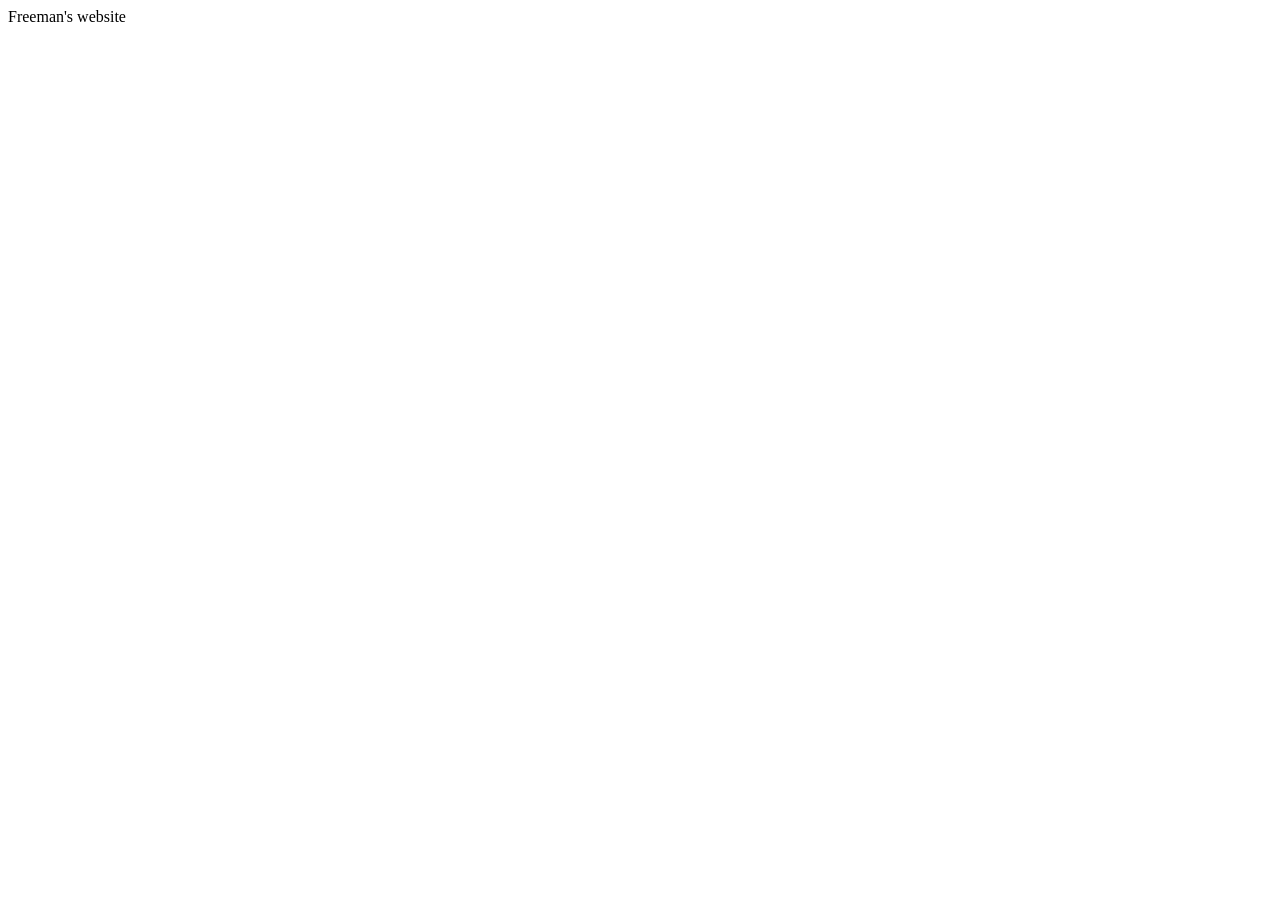
==== index.html @ 1742fe0a "Added the index/home page" ====
<!DOCTYPE html>
<html lang="en">
<head>
    <meta charset="UTF-8">
    <meta name="viewport" content="width=device-width, initial-scale=1.0">
    <title>Document</title>
</head>
<body>
    Freeman's website
</body>
</html>
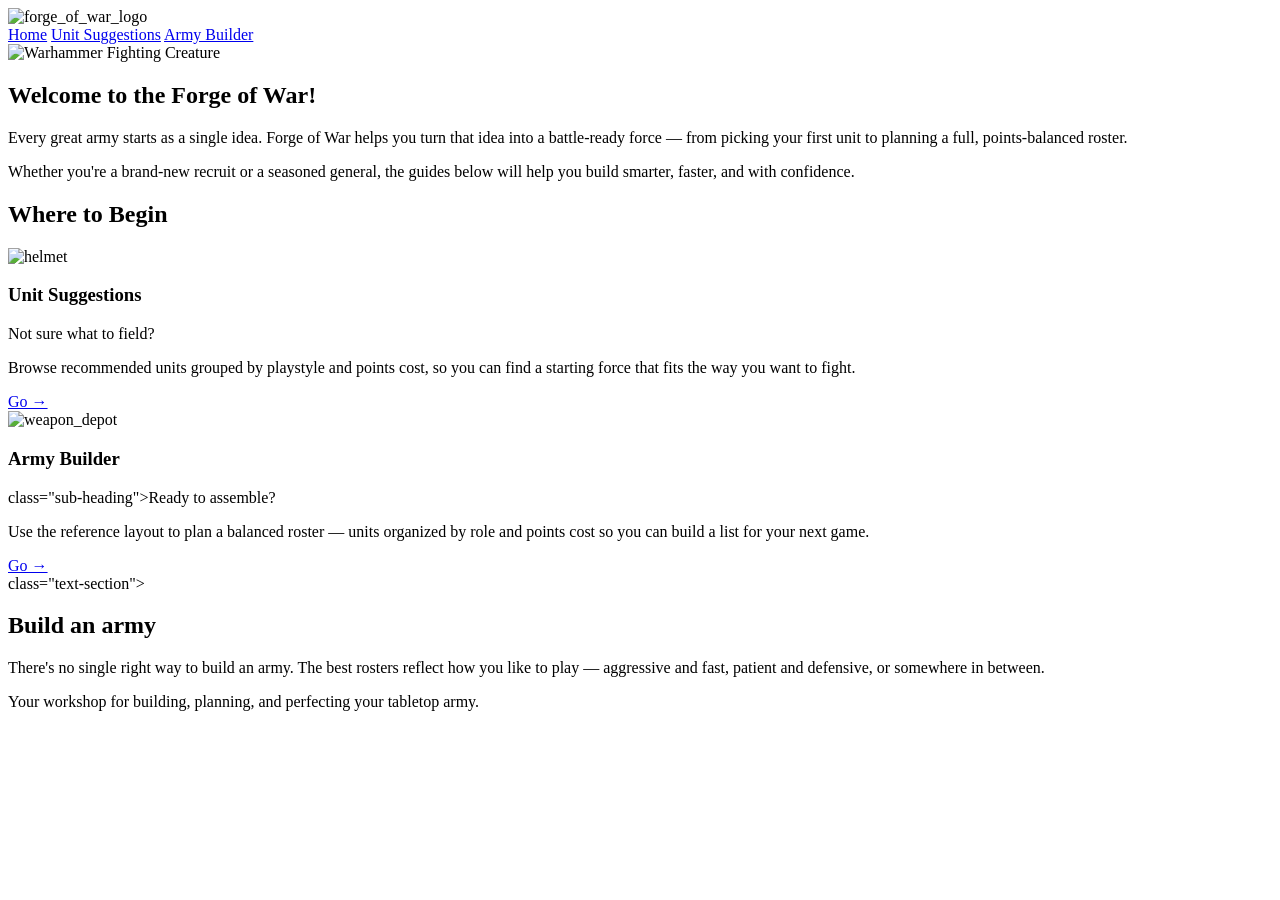
==== commit f74a8ec3: "Update index.html" ====
--- a/index.html
+++ b/index.html
@@ -3,9 +3,82 @@
 <head>
     <meta charset="UTF-8">
     <meta name="viewport" content="width=device-width, initial-scale=1.0">
-    <title>Document</title>
+    <title>Forge of War - Home</title>
+    <link rel="stylesheet" href="Styles.css">
 </head>
 <body>
-    Freeman's website
+    <header>
+        <div class="logo"><img src="images/forge_of_war_logo.jpg" alt="forge_of_war_logo">
+        </div>
+        <nav>
+            <a href="index.html" class="active">Home</a>
+            <a href="Unit-Suggestions.html">Unit Suggestions</a>
+            <a href="Army-Builder.html">Army Builder</a>
+        </nav>
+    </header>
+    <main>
+        <section class="hero">
+            <img src="images/sm_battle_background.png" alt="Warhammer Fighting Creature">
+        </section>
+
+        <section class="intro">
+            <h1>Welcome to the Forge of War!</h1>
+            <p>Every great army starts as a single idea. Forge of War helps you turn that idea into a battle-ready force — from picking your first unit to planning a full, points-balanced roster.</p>
+            <p>Whether you're a brand-new recruit or a seasoned general, the guides below will help you build smarter, faster, and with confidence.</p>
+        </section>
+        <section class="content">
+            <h2> Where to Begin</h2>
+
+            <div class="card-grid">
+                <div class="card">
+                    <img src="images/helmet.png" alt="helmet">
+                    <h3>Unit Suggestions</h3>
+                    <p class="sub-heading">Not sure what to field?</p>
+                    <p>Browse recommended units grouped by playstyle and points cost, so you can find a starting force that fits the way you want to fight.</p>
+                    <a href="Unit-Suggestions.html" class="button">Go &rarr;</a>
+                </div>
+
+                <div class="card">
+                    <img src="images/weapon_depot.png" alt="weapon_depot">
+                    <h3> Army Builder</h3>
+                    <p>class="sub-heading">Ready to assemble?</p>
+                    <p>Use the reference layout to plan a balanced roster — units organized by role and points cost so you can build a list for your next game.</p>
+
+                    <a href="Army-Builder.html" class="button">Go &rarr;</a>
+                </div>
+            </div>
+            <section> class="text-section">
+                <h2>Build an army</h2>
+                <p>There's no single right way to build an army. The best rosters reflect how you like to play — aggressive and fast, patient and defensive, or somewhere in between.</p> 
+
+            </section>
+        </section>
+
+    </main>
+
+
+    <footer>
+
+
+
+        <p>Your workshop for building, planning, and perfecting your tabletop army.</p>
+
+        <div class="social"></div>
+        
+
+    </footer>
+
+
+                
+                
+
+
+
+
+       
+    </section>
+
+    </main>
+    
 </body>
 </html>
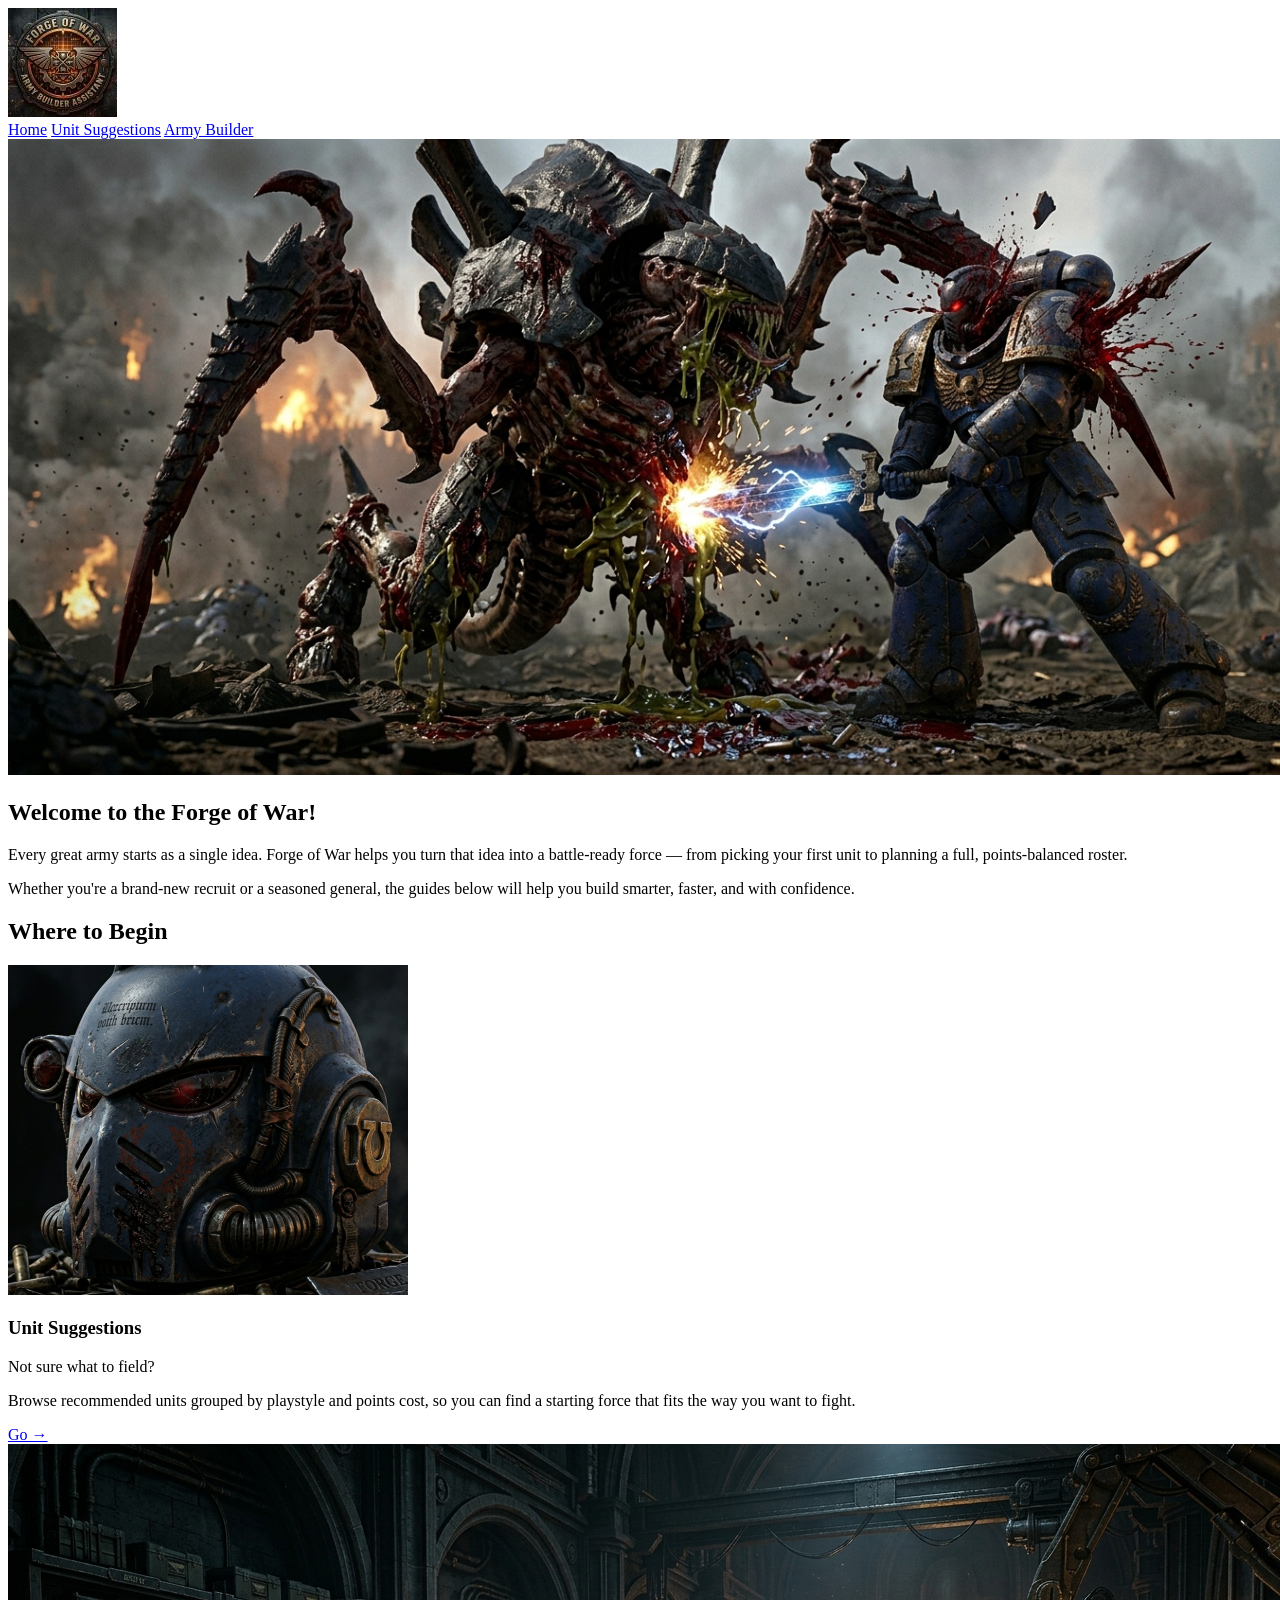
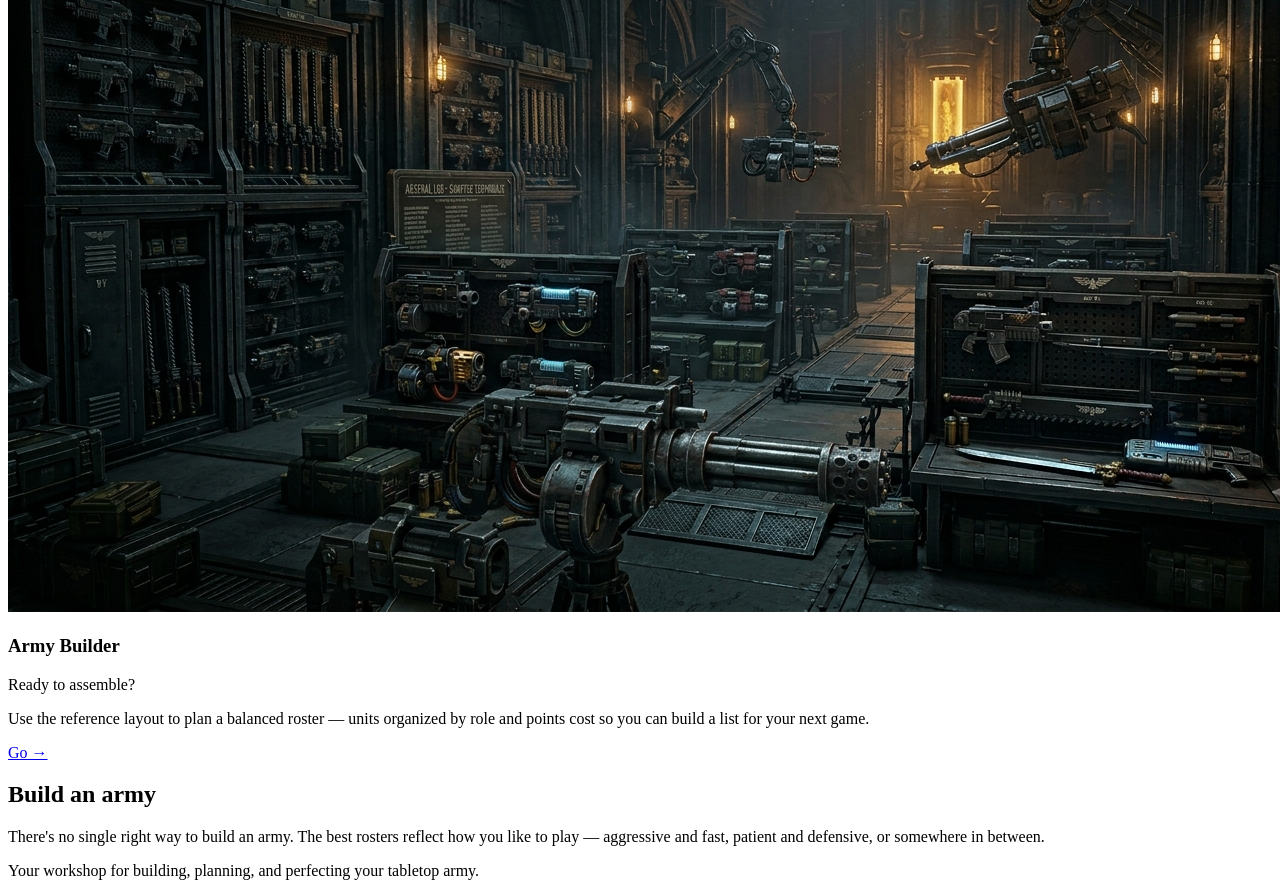
==== commit 2560140a: "Fix HTML structure and class attribute Fixed HTML structure by adding missing class attribute and mo" ====
--- a/index.html
+++ b/index.html
@@ -41,19 +41,18 @@
                 <div class="card">
                     <img src="images/weapon_depot.png" alt="weapon_depot">
                     <h3> Army Builder</h3>
-                    <p>class="sub-heading">Ready to assemble?</p>
+                    <p class="sub-heading">Ready to assemble?</p>
                     <p>Use the reference layout to plan a balanced roster — units organized by role and points cost so you can build a list for your next game.</p>
 
                     <a href="Army-Builder.html" class="button">Go &rarr;</a>
                 </div>
             </div>
-            <section> class="text-section">
-                <h2>Build an army</h2>
-                <p>There's no single right way to build an army. The best rosters reflect how you like to play — aggressive and fast, patient and defensive, or somewhere in between.</p> 
-
-            </section>
         </section>
 
+        <section class="text-section">
+            <h2>Build an army</h2>
+            <p>There's no single right way to build an army. The best rosters reflect how you like to play — aggressive and fast, patient and defensive, or somewhere in between.</p>
+        </section>
     </main>
 
 
@@ -76,9 +75,6 @@
 
 
        
-    </section>
-
-    </main>
     
 </body>
-</html>+</html>
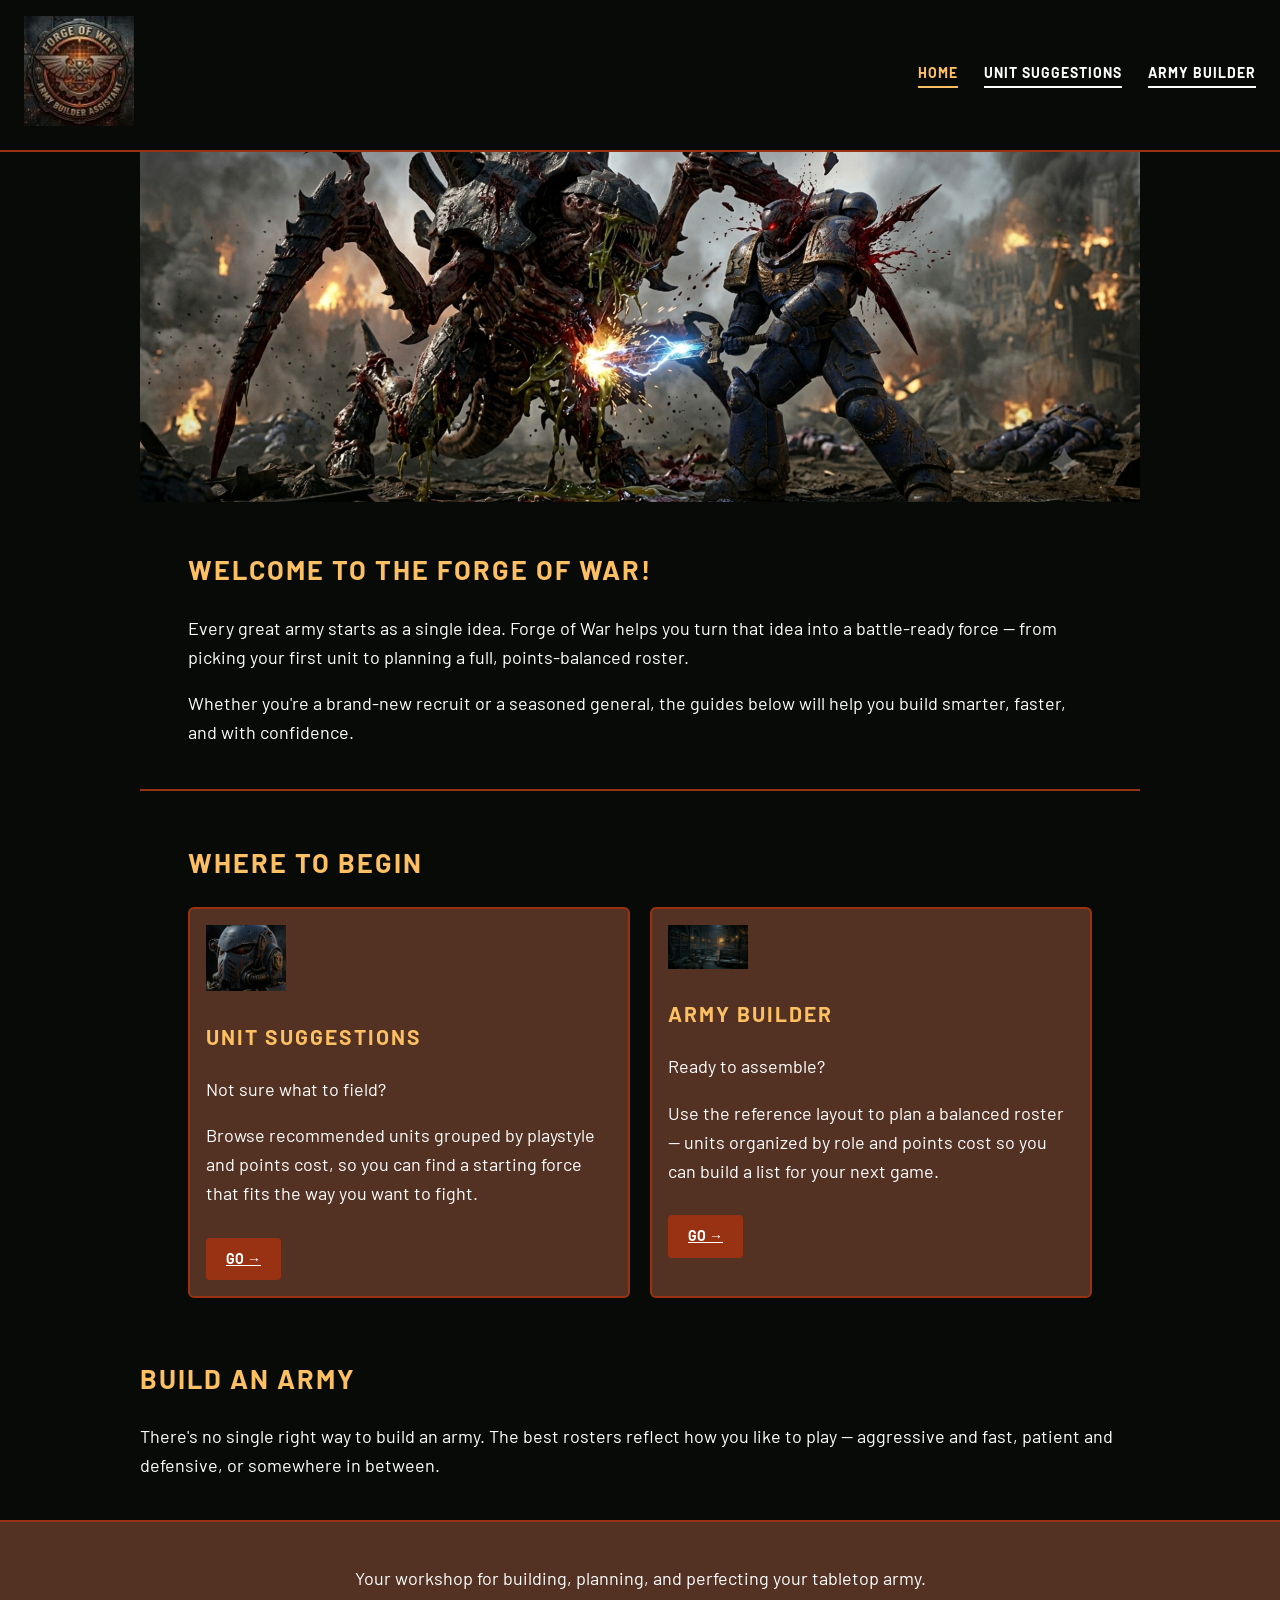
==== commit 423d4500: "adjusted index so that is follows stylesheet" ====
--- a/index.html
+++ b/index.html
@@ -4,7 +4,7 @@
     <meta charset="UTF-8">
     <meta name="viewport" content="width=device-width, initial-scale=1.0">
     <title>Forge of War - Home</title>
-    <link rel="stylesheet" href="Styles.css">
+    <link rel="stylesheet" href="styles.css">
 </head>
 <body>
     <header>
--- a/styles.css
+++ b/styles.css
@@ -0,0 +1,104 @@
+@import url('https://fonts.googleapis.com/css2?family=Barlow:wght@400;700&display=swap');
+
+
+.hero img { 
+    width: 100%;
+    height: 350px;
+    object-fit: cover;
+    display: block;
+}
+body {
+    margin: 0;
+    background-color: #080a07;
+    color: white;
+    font-family: "Barlow", Arial, sans-serif;
+    font-size: 18px;
+    line-height: 1.6;
+
+
+}
+
+h1,h2,h3 {
+    color: #FCBF63;
+    text-transform: uppercase;
+    letter-spacing: 2px;
+}
+header {
+    display: flex;
+    align-items: center;
+    justify-content: space-between;
+    padding: 16px 24px;
+    border-bottom: 2px solid #983212;
+}
+
+.logo img {
+    width: 110px;
+}
+nav {
+    display: flex;
+    gap: 26px;
+}
+nav a {
+    color: white;
+    text-decoration: none;
+    text-transform: uppercase;
+    font-weight: 700;
+    font-size: 14px;
+    letter-spacing: 1px;
+    padding-bottom: 2px;
+    border-bottom: 2px solid;
+}
+nav a:hover{ 
+    color: #FCBF63;
+    border-bottom-color: #FCBF63;
+}
+nav a.active {
+    border-bottom-color: #FCBF63;
+    color: #FCBF63;
+}
+footer {
+    background-color: #533223;
+    border-top: 2px solid #983212;
+    padding: 24px;
+    text-align: center;
+    margin-top: 40px;
+}
+main {
+    max-width: 1000px;
+    margin: 0 auto;
+}
+.intro { 
+    padding: 24px 48px;
+    border-bottom: 2px solid #983212;
+}
+.content {
+    padding: 28px 48px 36px;
+}
+.card-grid {
+    display: flex;
+    gap: 20px;
+}
+.card {
+    flex: 1;
+    background-color: #533223;
+    border: 2px solid #983212;
+    border-radius: 6px;
+    padding: 16px;
+}
+.card img {
+    width: 80px;
+}
+.button { display: inline-block;
+background-color: #983212;
+color: white;
+text-transform: uppercase;
+font-weight: 700;
+font-size: 14px;
+padding: 10px 20px;
+border-radius: 4px;
+margin-top: 12px;
+}
+.button:hover {
+    background-color: #FCBF63;
+    color: #080a07;
+}
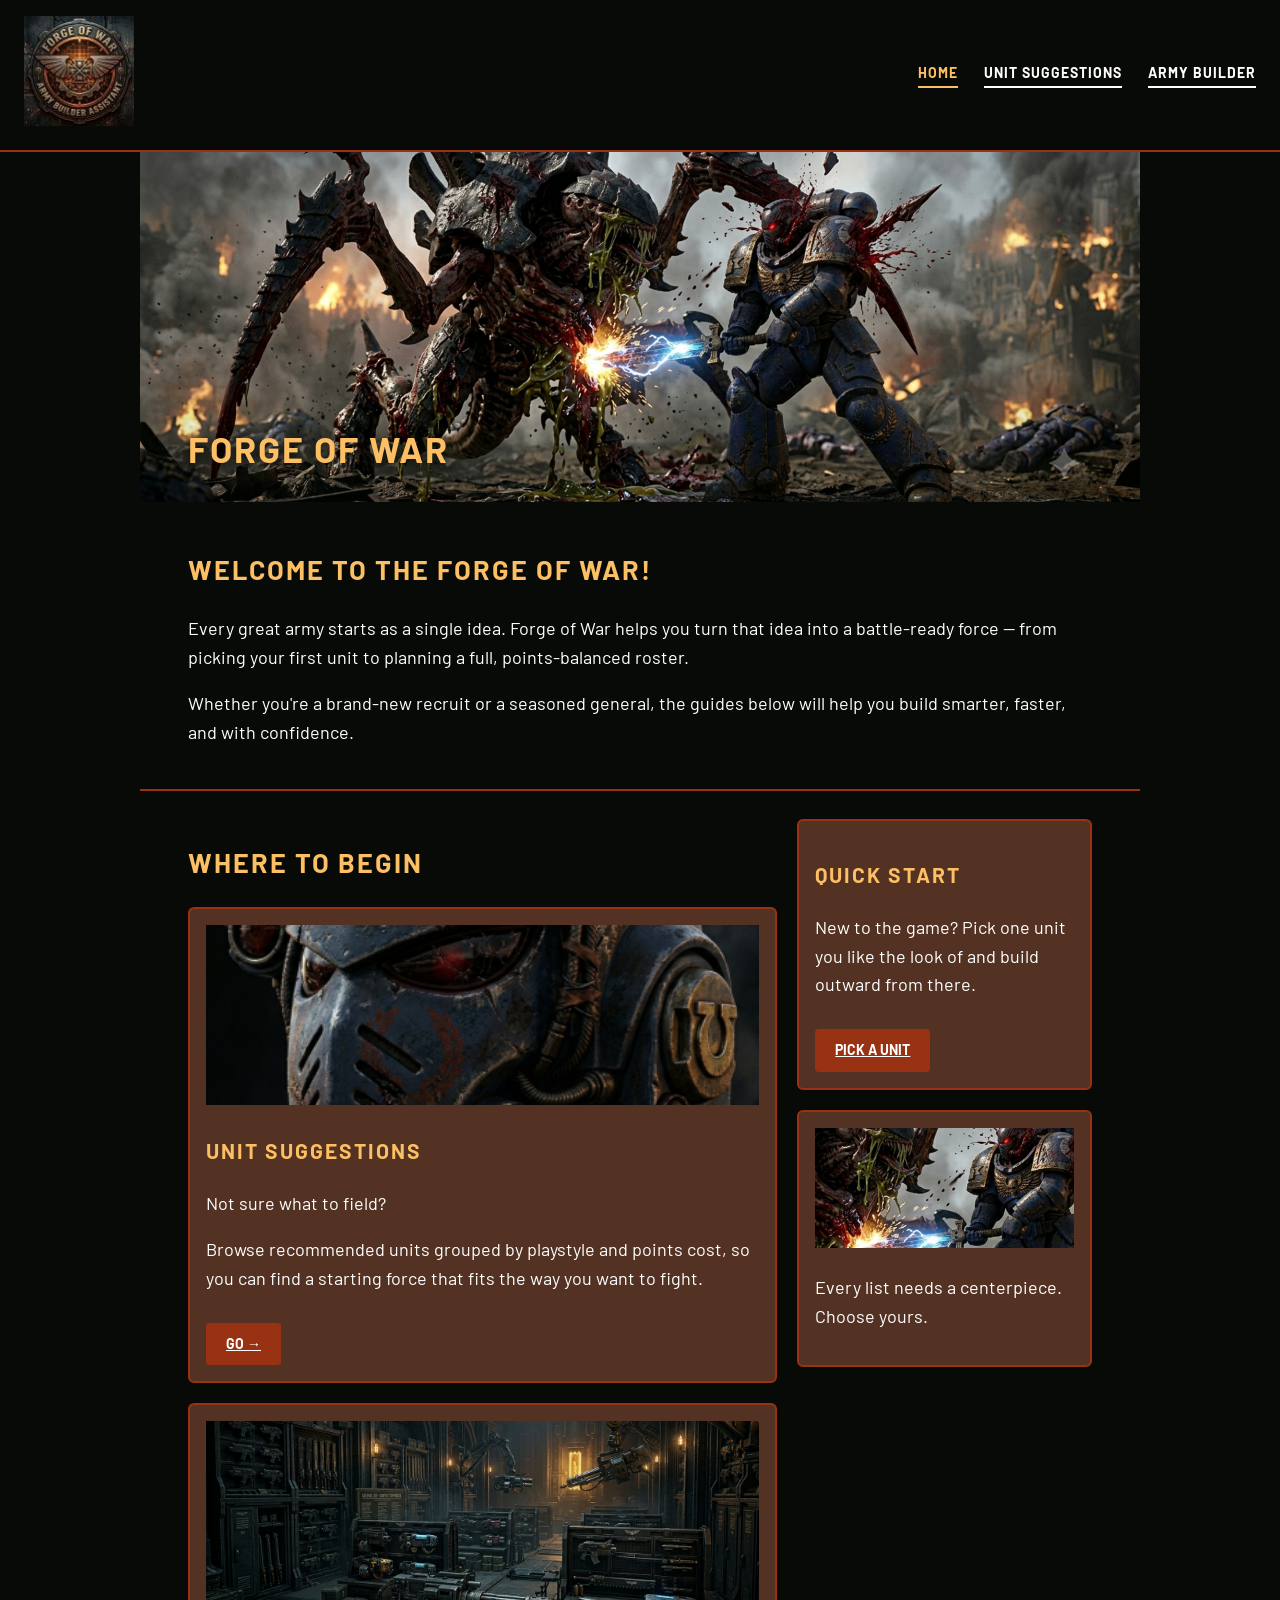
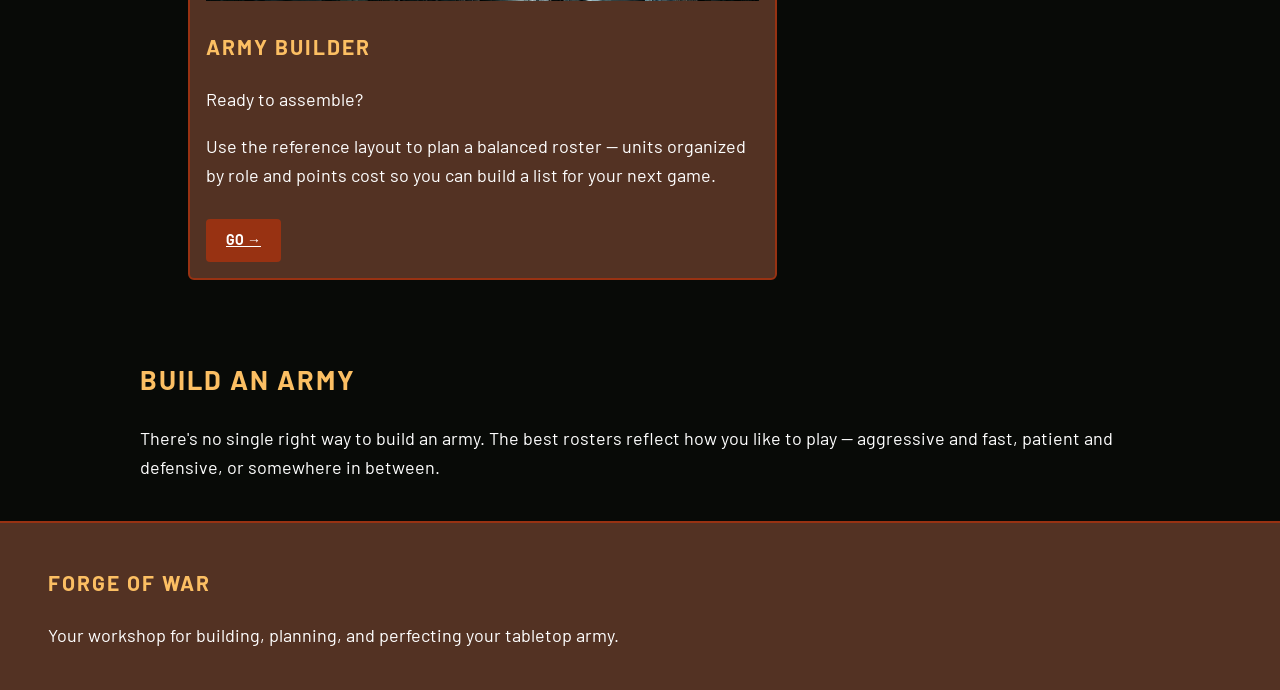
==== commit 4729b813: "I hate github Updated alt text for images and improved header structure." ====
--- a/index.html
+++ b/index.html
@@ -8,7 +8,8 @@
 </head>
 <body>
     <header>
-        <div class="logo"><img src="images/forge_of_war_logo.jpg" alt="forge_of_war_logo">
+        <div class="logo">
+            <img src="images/forge_of_war_logo.jpg" alt="Forge of War logo">
         </div>
         <nav>
             <a href="index.html" class="active">Home</a>
@@ -16,9 +17,11 @@
             <a href="Army-Builder.html">Army Builder</a>
         </nav>
     </header>
+
     <main>
         <section class="hero">
-            <img src="images/sm_battle_background.png" alt="Warhammer Fighting Creature">
+            <img src="images/sm_battle_background.png" alt="Warhammer fighting creature">
+            <h2 class="hero-title">Forge of War</h2>
         </section>
 
         <section class="intro">
@@ -26,10 +29,11 @@
             <p>Every great army starts as a single idea. Forge of War helps you turn that idea into a battle-ready force — from picking your first unit to planning a full, points-balanced roster.</p>
             <p>Whether you're a brand-new recruit or a seasoned general, the guides below will help you build smarter, faster, and with confidence.</p>
         </section>
+
         <section class="content">
-            <h2> Where to Begin</h2>
+            <div class="main-col">
+                <h2>Where to Begin</h2>
 
-            <div class="card-grid">
                 <div class="card">
                     <img src="images/helmet.png" alt="helmet">
                     <h3>Unit Suggestions</h3>
@@ -39,42 +43,44 @@
                 </div>
 
                 <div class="card">
-                    <img src="images/weapon_depot.png" alt="weapon_depot">
-                    <h3> Army Builder</h3>
+                    <img src="images/weapon_depot.png" alt="weapon depot">
+                    <h3>Army Builder</h3>
                     <p class="sub-heading">Ready to assemble?</p>
                     <p>Use the reference layout to plan a balanced roster — units organized by role and points cost so you can build a list for your next game.</p>
+                    <a href="Army-Builder.html" class="button">Go &rarr;</a>
+                </div>
+            </div>
 
-                    <a href="Army-Builder.html" class="button">Go &rarr;</a>
+            <div class="side-col">
+                <div class="card">
+                    <h3>Quick Start</h3>
+                    <p>New to the game? Pick one unit you like the look of and build outward from there.</p>
+                    <a href="Unit-Suggestions.html" class="button">Pick a unit</a>
+                </div>
+
+                <div class="card">
+                    <img src="images/sm_battle.png" alt="helmet">
+                    <p>Every list needs a centerpiece. Choose yours.</p>
                 </div>
             </div>
         </section>
 
         <section class="text-section">
-            <h2>Build an army</h2>
+            <h2>Build an Army</h2>
             <p>There's no single right way to build an army. The best rosters reflect how you like to play — aggressive and fast, patient and defensive, or somewhere in between.</p>
         </section>
     </main>
 
-
     <footer>
-
-
-
-        <p>Your workshop for building, planning, and perfecting your tabletop army.</p>
-
-        <div class="social"></div>
-        
-
+        <div class="footer-brand">
+            <h3>Forge of War</h3>
+            <p>Your workshop for building, planning, and perfecting your tabletop army.</p>
+        </div>
+        <div class="social">
+            <a href="#"></a>
+            <a href="#"></a>
+            <a href="#"></a>
+        </div>
     </footer>
-
-
-                
-                
-
-
-
-
-       
-    
 </body>
 </html>
--- a/styles.css
+++ b/styles.css
@@ -1,11 +1,21 @@
 @import url('https://fonts.googleapis.com/css2?family=Barlow:wght@400;700&display=swap');
 
+.hero{position: relative;
+}
 
 .hero img { 
     width: 100%;
     height: 350px;
     object-fit: cover;
     display: block;
+}
+.hero-title{
+    position: absolute;
+    left: 48px;
+    bottom: 24px;
+    margin: 0;
+    font-size: 36px;
+    text-shadow: 0 2px 10px #080a07;
 }
 body {
     margin: 0;
@@ -59,10 +69,14 @@
 footer {
     background-color: #533223;
     border-top: 2px solid #983212;
-    padding: 24px;
-    text-align: center;
+    padding: 22px 48px;
     margin-top: 40px;
+    display: flex;
+    justify-content: space-between;
+    align-items: center;
 }
+
+
 main {
     max-width: 1000px;
     margin: 0 auto;
@@ -73,20 +87,29 @@
 }
 .content {
     padding: 28px 48px 36px;
+    gap: 20px;
+    display: flex;
 }
-.card-grid {
-    display: flex;
-    gap: 20px;
+.main-col {
+    flex: 2;
+}
+.side-col {
+    flex: 1;
+}
+.side-col .card img {
+    height: 120px
 }
 .card {
-    flex: 1;
     background-color: #533223;
     border: 2px solid #983212;
     border-radius: 6px;
     padding: 16px;
+    margin-bottom: 20px;
 }
 .card img {
-    width: 80px;
+    width: 100%;
+    height: 180px;
+    object-fit: cover;
 }
 .button { display: inline-block;
 background-color: #983212;
